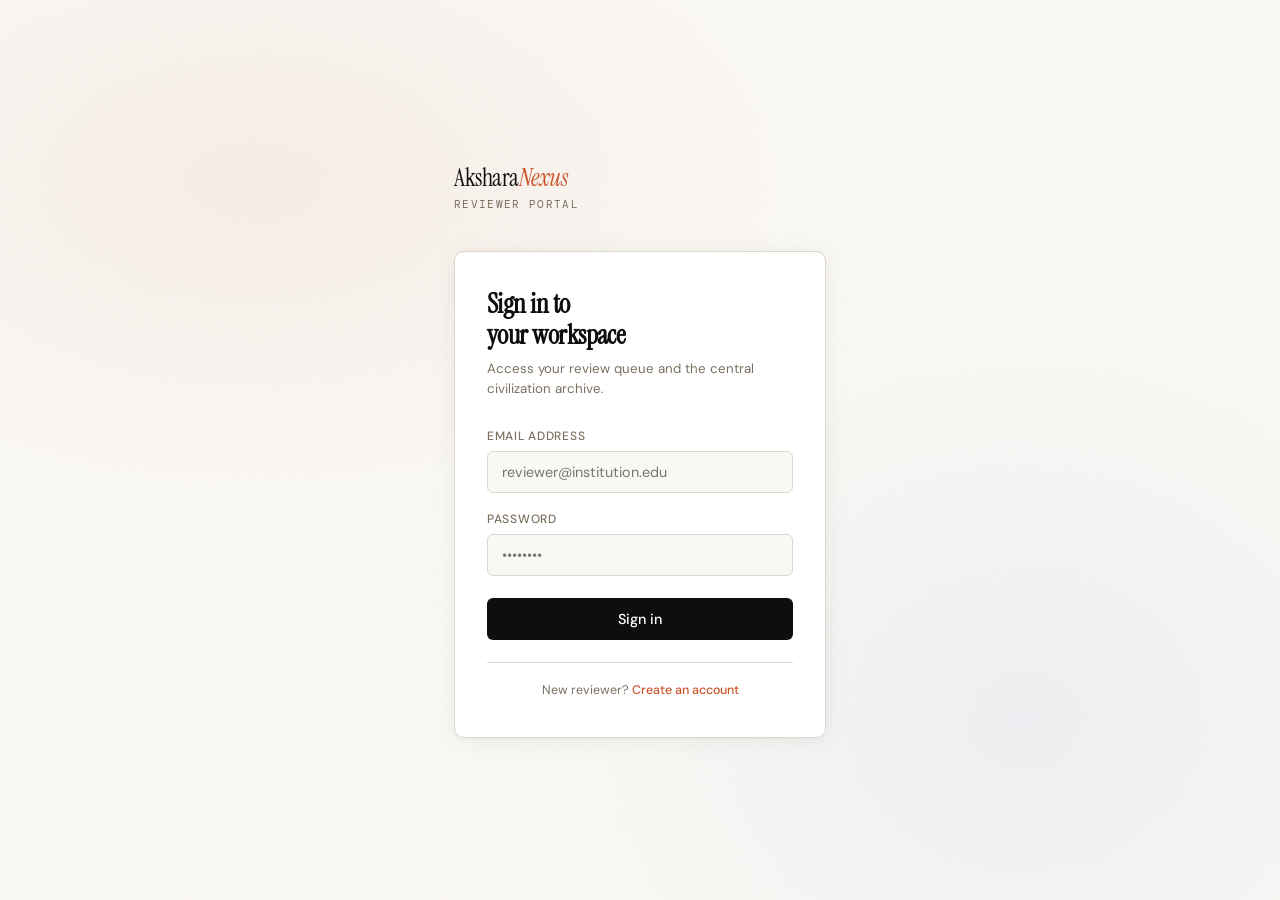
==== src/main/resources/reviewer/dashboard.html @ 21441aad "shit ton of work done again" ====
<!DOCTYPE html>
<html lang="en">
<head>
    <meta charset="UTF-8">
    <meta name="viewport" content="width=device-width, initial-scale=1.0">
    <title>AksharaNexus — Review Dashboard</title>
    <link rel="stylesheet" href="css/style.css">
</head>
<body>

<!-- ── Nav ─────────────────────────────────────────────────────────────── -->
<nav class="nav">
    <div class="nav-brand">
        <span class="nav-logo">AksharaNexus</span>
        <span class="nav-sep">/</span>
        <span class="nav-context">Reviewer Portal</span>
    </div>
    <div class="nav-right">
        <span class="reviewer-chip" id="nav-reviewer-name">—</span>
        <button class="nav-sign-out" id="btn-signout">Sign out</button>
    </div>
</nav>

<!-- ── App shell ─────────────────────────────────────────────────────── -->
<div class="app-shell">

    <!-- Sidebar -->
    <aside class="sidebar">
        <div class="sidebar-stats">
            <div class="stat-block">
                <span class="stat-num" id="stat-civs">—</span>
                <span class="stat-label">Civilizations</span>
            </div>
            <div class="stat-block">
                <span class="stat-num" id="stat-marks">—</span>
                <span class="stat-label">Marked</span>
            </div>
        </div>

        <div class="sidebar-section">
            <span class="sidebar-section-label">Browse</span>
            <button class="sidebar-link active" data-view="civilizations" id="nav-civilizations">
                <span class="sidebar-icon">◉</span> All Civilizations
                <span class="sidebar-pill" id="pill-civs">0</span>
            </button>
            <button class="sidebar-link" data-view="marks" id="nav-marks">
                <span class="sidebar-icon">✓</span> My Marks
            </button>
        </div>

        <div class="sidebar-section" style="margin-top:16px">
            <span class="sidebar-section-label">Central Archive</span>
            <button class="sidebar-link" data-view="central" id="nav-central">
                <span class="sidebar-icon">⊞</span> Civilizations
            </button>
        </div>

        <div class="sidebar-bottom">
            <div class="reviewer-info">
                <div class="reviewer-avatar" id="sidebar-avatar">R</div>
                <div>
                    <div class="reviewer-name" id="sidebar-name">Reviewer</div>
                    <div class="reviewer-role-label">Reviewer</div>
                </div>
            </div>
        </div>
    </aside>

    <!-- Main content area -->
    <main class="main" id="main">

        <!-- ── All Civilizations view ───────────────────────────────────────── -->
        <section class="view active" id="view-civilizations">
            <div class="view-header">
                <div>
                    <h1 class="view-title">All Civilizations</h1>
                    <p class="view-sub">Latest version of every civilization submitted by universities. Click to browse and mark entries.</p>
                </div>
                <button class="btn-primary" id="btn-refresh-civs">Refresh</button>
            </div>
            <div id="civs-list" class="version-list">
                <div class="skeleton-list">
                    <div class="skeleton-row"></div>
                    <div class="skeleton-row"></div>
                    <div class="skeleton-row"></div>
                </div>
            </div>
        </section>

        <!-- ── My Marks view ────────────────────────────────────────────────── -->
        <section class="view" id="view-marks">
            <div class="view-header">
                <div>
                    <h1 class="view-title">My Marks</h1>
                    <p class="view-sub">Entries you have approved, rejected, or flagged for revision. Approved entries can be added to a central civilization.</p>
                </div>
                <button class="btn-primary" id="btn-refresh-marks">Refresh</button>
            </div>
            <div id="marks-list" class="version-list">
                <div class="skeleton-list">
                    <div class="skeleton-row"></div>
                    <div class="skeleton-row"></div>
                </div>
            </div>
        </section>

        <!-- ── Central archive view ─────────────────────────────────────────── -->
        <section class="view" id="view-central">
            <div class="view-header">
                <div>
                    <h1 class="view-title">Central Archive</h1>
                    <p class="view-sub">The curated cross-institutional civilization database. Create a civilization here first, then add approved entries to it.</p>
                </div>
                <button class="btn-primary" id="btn-new-civ">+ New Civilization</button>
            </div>
            <div id="central-grid" class="central-grid">
                <div class="skeleton-list">
                    <div class="skeleton-row"></div>
                    <div class="skeleton-row"></div>
                </div>
            </div>
        </section>

        <!-- ── Central civilization detail panel ────────────────────────────── -->
        <div class="detail-panel" id="panel-central">
            <div class="detail-inner">
                <button class="detail-back" id="btn-back-central">← Back to archive</button>
                <div id="central-detail-content"></div>
            </div>
        </div>

    </main>
</div>

<!-- ── Toast container ──────────────────────────────────────────────── -->
<div class="toast-container" id="toasts"></div>

<!-- ── New Civilization Modal ────────────────────────────────────────── -->
<div class="modal-overlay" id="modal-new-civ">
    <div class="modal">
        <div class="modal-header">
            <span class="modal-title">Add Civilization to Central Archive</span>
            <button class="modal-close" data-close="modal-new-civ">✕</button>
        </div>
        <div class="modal-body">
            <div class="form-group">
                <label>Search by name</label>
                <input type="text" id="new-civ-search" placeholder="e.g. Indus Valley Civilization" autocomplete="off">
                <div id="wikidata-results" class="wikidata-results"></div>
            </div>
            <div id="selected-civ-preview" class="selected-preview" style="display:none">
                <div class="preview-row">
                    <span class="preview-label" id="preview-label"></span>
                    <span class="central-qid" id="preview-qid"></span>
                </div>
                <p class="preview-hint">Dates and description will be filled automatically from Wikidata.</p>
            </div>
            <div id="civ-metadata-picker" style="display:none;margin-top:12px"></div>
        </div>
        <div class="modal-footer">
            <button class="btn-cancel" data-close="modal-new-civ">Cancel</button>
            <button class="btn-submit" id="btn-submit-new-civ">Create</button>
        </div>
    </div>
</div>

<!-- ── Add Volume Modal ──────────────────────────────────────────────── -->
<div class="modal-overlay" id="modal-add-volume">
    <div class="modal">
        <div class="modal-header">
            <span class="modal-title">Add Volume</span>
            <button class="modal-close" data-close="modal-add-volume">✕</button>
        </div>
        <div class="modal-body">
            <p class="modal-hint">Volumes organise entries by period or theme within a civilization.</p>
            <div class="form-group">
                <label>Volume Title</label>
                <input type="text" id="vol-title" placeholder="e.g. Urban Phase">
            </div>
            <div class="form-row">
                <div class="form-group">
                    <label>Start Year <span class="field-hint">(BCE = negative)</span></label>
                    <input type="number" id="vol-start" placeholder="-2600">
                </div>
                <div class="form-group">
                    <label>End Year</label>
                    <input type="number" id="vol-end" placeholder="-2000">
                </div>
            </div>
            <div class="form-group">
                <label>Position <span class="field-hint">(display order, e.g. 1, 2, 3…)</span></label>
                <input type="number" id="vol-position" placeholder="1" min="1">
            </div>
        </div>
        <div class="modal-footer">
            <button class="btn-cancel" data-close="modal-add-volume">Cancel</button>
            <button class="btn-submit" id="btn-submit-volume">Add Volume</button>
        </div>
    </div>
</div>

<<!-- ── Add Entry Modal (picks from approved marks) ──────────────────── -->
<div class="modal-overlay" id="modal-add-entry">
    <div class="modal" style="max-width:560px">
        <div class="modal-header">
            <span class="modal-title">Add Approved Entry to Archive</span>
            <button class="modal-close" data-close="modal-add-entry">✕</button>
        </div>
        <div class="modal-body">
            <p style="font-size:0.82rem;color:var(--faint);margin-bottom:12px">
                Only entries you have marked <strong>Approved</strong> are shown.
                Select one to add it to this volume.
            </p>
            <div id="approved-marks-list" style="max-height:240px;overflow-y:auto;border:1px solid var(--rule);border-radius:var(--radius);margin-bottom:14px">
                <div style="padding:20px;text-align:center;color:var(--faint);font-size:0.82rem">Loading…</div>
            </div>
            <input type="hidden" id="entry-version-id">
            <input type="hidden" id="entry-node-id">
            <div class="form-group">
                <label>Position in Volume <span style="font-weight:400;text-transform:none;letter-spacing:0;color:var(--faint)">(display order)</span></label>
                <input type="number" id="entry-position" placeholder="1" min="1">
            </div>
        </div>
        <div class="modal-footer">
            <button class="btn-cancel" data-close="modal-add-entry">Cancel</button>
            <button class="btn-submit" id="btn-submit-entry">Add to Archive</button>
        </div>
    </div>
</div>

<!-- ── Flag Divergence Modal ─────────────────────────────────────────── -->
<div class="modal-overlay" id="modal-flag-divergence">
    <div class="modal">
        <div class="modal-header">
            <span class="modal-title">Flag Historical Divergence</span>
            <button class="modal-close" data-close="modal-flag-divergence">✕</button>
        </div>
        <div class="modal-body">
            <div class="divergence-entries-preview">
                <div class="div-entry-preview">
                    <span class="div-entry-role">Primary entry</span>
                    <span class="div-entry-name" id="div-primary-name">—</span>
                </div>
                <div class="div-vs">vs</div>
                <div class="div-entry-preview">
                    <span class="div-entry-role">Conflicting entry</span>
                    <span class="div-entry-name" id="div-conflict-name">—</span>
                </div>
            </div>
            <input type="hidden" id="div-primary-id">
            <input type="hidden" id="div-conflict-id">
            <div class="form-group" style="margin-top:16px">
                <label>Explain the disagreement</label>
                <textarea id="div-note" placeholder="e.g. Oxford dates the collapse to 1900 BCE while Delhi argues 1700 BCE based on different stratigraphic evidence." style="min-height:90px"></textarea>
            </div>
        </div>
        <div class="modal-footer">
            <button class="btn-cancel" data-close="modal-flag-divergence">Cancel</button>
            <button class="btn-submit" id="btn-submit-divergence">Flag Divergence</button>
        </div>
    </div>
</div>

<script type="module" src="dashboard.js"></script>
</body>
</html>
---- src/main/resources/reviewer/css/style.css ----
@import url('https://fonts.googleapis.com/css2?family=IBM+Plex+Serif:ital,wght@0,400;0,500;1,400&family=IBM+Plex+Mono:wght@400;500&family=IBM+Plex+Sans:wght@400;500;600&display=swap');



*, *::before, *::after { box-sizing: border-box; margin: 0; padding: 0; }

html { font-size: 16px; scroll-behavior: smooth; }



:root {

    --bg:         #F4F6F8;

    --ink:        #111827;

    --muted:      #374151;

    --faint:      #6B7280;

    --rule:       #D7DEE7;

    --card:       #FFFFFF;



    --teal:       #0F766E;

    --teal-light: #0D9488;

    --teal-bg:    #E6FFFB;

    --teal-dim:   rgba(15,118,110,0.12);



    --nav-dark:   #0F172A;

    --nav-border: #1E293B;



    --pub-bg:     #D1FAE5;

    --pub-ink:    #065F46;

    --rev-bg:     #FEF3C7;

    --rev-ink:    #92400E;

    --rej-bg:     #FEE2E2;

    --rej-ink:    #991B1B;

    --pend-bg:    #DBEAFE;

    --pend-ink:   #1E40AF;

    --draft-bg:   #F3F4F6;

    --draft-ink:  #374151;



    --sans:   'IBM Plex Sans', system-ui, sans-serif;

    --serif:  'IBM Plex Serif', Georgia, serif;

    --mono:   'IBM Plex Mono', monospace;



    --nav-h:     56px;

    --sidebar-w: 232px;

    --radius:    8px;

}



body {

    font-family: var(--sans);

    background: var(--bg);

    color: var(--ink);

    line-height: 1.6;

    -webkit-font-smoothing: antialiased;

}



a { color: inherit; text-decoration: none; }



/* ── Nav ──────────────────────────────────────────────────────────────────── */

.nav {

    position: fixed;

    top: 0; left: 0; right: 0;

    height: var(--nav-h);

    background: var(--nav-dark);

    border-bottom: 1px solid var(--nav-border);

    display: flex;

    align-items: center;

    justify-content: space-between;

    padding: 0 28px;

    z-index: 100;

}



.nav-brand { display: flex; align-items: center; gap: 12px; }



.nav-logo {

    font-family: var(--serif);

    font-size: 1.05rem;

    font-weight: 500;

    color: #F8FAFC;

    letter-spacing: -0.01em;

}



.nav-sep { color: #334155; font-size: 1.1rem; }



.nav-context {

    font-family: var(--mono);

    font-size: 0.68rem;

    letter-spacing: 0.1em;

    text-transform: uppercase;

    color: var(--teal-light);

    background: rgba(13,148,136,0.12);

    padding: 2px 8px;

    border-radius: 3px;

    border: 1px solid rgba(13,148,136,0.2);

}



.nav-right { display: flex; align-items: center; gap: 16px; }



.reviewer-chip {

    font-family: var(--mono);

    font-size: 0.68rem;

    color: #94A3B8;

    letter-spacing: 0.06em;

}



.nav-sign-out {

    font-size: 0.8rem;

    color: #64748B;

    background: transparent;

    border: 1px solid #1E293B;

    padding: 5px 14px;

    border-radius: var(--radius);

    cursor: pointer;

    font-family: var(--sans);

    transition: border-color 0.15s, color 0.15s;

}

.nav-sign-out:hover { border-color: #334155; color: #94A3B8; }



/* ── App shell ────────────────────────────────────────────────────────────── */

.app-shell {

    display: flex;

    padding-top: var(--nav-h);

    min-height: 100vh;

}



/* ── Sidebar ──────────────────────────────────────────────────────────────── */

.sidebar {

    width: var(--sidebar-w);

    min-width: var(--sidebar-w);

    background: var(--card);

    border-right: 1px solid var(--rule);

    display: flex;

    flex-direction: column;

    position: sticky;

    top: var(--nav-h);

    height: calc(100vh - var(--nav-h));

    overflow-y: auto;

    padding: 20px 0;

}



.sidebar-stats {

    display: grid;

    grid-template-columns: 1fr 1fr;

    border-bottom: 1px solid var(--rule);

    margin-bottom: 16px;

}



.stat-block {

    display: flex;

    flex-direction: column;

    align-items: center;

    padding: 14px 8px;

    border-right: 1px solid var(--rule);

}

.stat-block:last-child { border-right: none; }



.stat-num {

    font-family: var(--serif);

    font-size: 1.75rem;

    color: var(--ink);

    line-height: 1;

}



.stat-label {

    font-family: var(--mono);

    font-size: 0.62rem;

    color: var(--faint);

    text-transform: uppercase;

    letter-spacing: 0.06em;

    margin-top: 4px;

    text-align: center;

}



.sidebar-section {

    padding: 0 12px;

    margin-bottom: 4px;

}



.sidebar-section-label {

    font-family: var(--mono);

    font-size: 0.62rem;

    color: var(--faint);

    text-transform: uppercase;

    letter-spacing: 0.08em;

    padding: 0 10px;

    margin-bottom: 4px;

    display: block;

}



.sidebar-link {

    display: flex;

    align-items: center;

    gap: 9px;

    width: 100%;

    padding: 9px 10px;

    border-radius: 6px;

    border: none;

    background: transparent;

    color: var(--muted);

    font-size: 0.875rem;

    font-family: var(--sans);

    cursor: pointer;

    transition: background 0.13s, color 0.13s;

    text-align: left;

}

.sidebar-link:hover { background: var(--bg); color: var(--ink); }

.sidebar-link.active { background: var(--teal-dim); color: var(--teal); font-weight: 500; }



.sidebar-icon { font-size: 0.8rem; opacity: 0.6; }



.sidebar-pill {

    margin-left: auto;

    background: var(--teal);

    color: white;

    font-family: var(--mono);

    font-size: 0.62rem;

    padding: 1px 7px;

    border-radius: 20px;

    min-width: 18px;

    text-align: center;

}



.sidebar-bottom {

    margin-top: auto;

    padding: 14px 16px;

    border-top: 1px solid var(--rule);

}



.reviewer-info { display: flex; align-items: center; gap: 10px; }



.reviewer-avatar {

    width: 32px; height: 32px;

    border-radius: 50%;

    background: var(--teal);

    color: white;

    display: flex; align-items: center; justify-content: center;

    font-family: var(--serif);

    font-size: 0.95rem;

    flex-shrink: 0;

}



.reviewer-name { font-size: 0.82rem; font-weight: 500; color: var(--ink); }

.reviewer-role-label {

    font-family: var(--mono);

    font-size: 0.62rem;

    color: var(--teal);

    text-transform: uppercase;

    letter-spacing: 0.06em;

}



/* ── Main ─────────────────────────────────────────────────────────────────── */

.main {

    flex: 1;

    min-width: 0;

    position: relative;

    overflow: hidden;

}



/* ── Views ────────────────────────────────────────────────────────────────── */

.view { display: none; padding: 32px 36px; }

.view.active { display: block; }



.view-header {

    display: flex;

    align-items: flex-start;

    justify-content: space-between;

    margin-bottom: 28px;

    padding-bottom: 20px;

    border-bottom: 1px solid var(--rule);

}



.view-title {

    font-family: var(--serif);

    font-size: 1.6rem;

    font-weight: 400;

    color: var(--ink);

    line-height: 1.2;

}



.view-sub {

    font-size: 0.875rem;

    color: var(--faint);

    margin-top: 5px;

    max-width: 500px;

}



/* ── Version list ─────────────────────────────────────────────────────────── */

.version-list { display: flex; flex-direction: column; gap: 10px; max-width: 860px; }



.version-row {

    background: var(--card);

    border: 1px solid var(--rule);

    border-radius: var(--radius);

    padding: 16px 20px;

    display: flex;

    align-items: center;

    gap: 14px;

    cursor: pointer;

    transition: border-color 0.13s, box-shadow 0.13s;

}

.version-row:hover {

    border-color: #B5C0CC;

    box-shadow: 0 2px 8px rgba(0,0,0,0.05);

}

.version-row.readonly { cursor: default; }

.version-row.readonly:hover { border-color: var(--rule); box-shadow: none; }



.version-main { flex: 1; min-width: 0; }



.version-civ-name {

    font-family: var(--serif);

    font-size: 1rem;

    font-weight: 400;

    color: var(--ink);

    white-space: nowrap;

    overflow: hidden;

    text-overflow: ellipsis;

}



.version-meta {

    font-family: var(--mono);

    font-size: 0.72rem;

    color: var(--faint);

    margin-top: 3px;

    display: flex;

    gap: 14px;

    flex-wrap: wrap;

}



.version-hash {

    font-family: var(--mono);

    font-size: 0.72rem;

    background: var(--bg);

    color: var(--faint);

    padding: 2px 8px;

    border-radius: 4px;

    border: 1px solid var(--rule);

    white-space: nowrap;

}



.version-arrow { color: var(--faint); font-size: 0.9rem; transition: transform 0.13s; }

.version-row:hover .version-arrow { transform: translateX(3px); }



/* ── Status badge ─────────────────────────────────────────────────────────── */

.status-badge {

    font-family: var(--mono);

    font-size: 0.65rem;

    letter-spacing: 0.05em;

    padding: 3px 9px;

    border-radius: 3px;

    white-space: nowrap;

    font-weight: 500;

}

.status-PENDING_REVIEW    { background: var(--pend-bg);  color: var(--pend-ink); }

.status-PUBLISHED         { background: var(--pub-bg);   color: var(--pub-ink);  }

.status-REVISION_REQUESTED{ background: var(--rev-bg);   color: var(--rev-ink);  }

.status-REJECTED          { background: var(--rej-bg);   color: var(--rej-ink);  }

.status-DRAFT             { background: var(--draft-bg); color: var(--draft-ink);}



/* ── Detail panel ─────────────────────────────────────────────────────────── */

.detail-panel {

    position: absolute;

    inset: 0;

    background: var(--bg);

    transform: translateX(100%);

    transition: transform 0.26s cubic-bezier(0.4,0,0.2,1);

    overflow-y: auto;

    z-index: 20;

}

.detail-panel.open { transform: translateX(0); }



.detail-inner { padding: 32px 36px; max-width: 860px; }



.detail-back {

    display: inline-flex;

    align-items: center;

    gap: 6px;

    background: transparent;

    border: none;

    color: var(--faint);

    font-size: 0.82rem;

    font-family: var(--sans);

    cursor: pointer;

    padding: 0;

    margin-bottom: 24px;

    transition: color 0.13s;

}

.detail-back:hover { color: var(--ink); }



.detail-header {

    display: flex;

    align-items: flex-start;

    justify-content: space-between;

    gap: 16px;

    padding-bottom: 20px;

    border-bottom: 1px solid var(--rule);

    margin-bottom: 24px;

}



.detail-title {

    font-family: var(--serif);

    font-size: 1.75rem;

    font-weight: 400;

    color: var(--ink);

    line-height: 1.2;

}



.detail-meta {

    display: flex;

    flex-wrap: wrap;

    gap: 16px;

    margin-top: 8px;

    font-family: var(--mono);

    font-size: 0.75rem;

    color: var(--faint);

}



.detail-meta span { display: flex; align-items: center; gap: 5px; }



/* ── Detail sections ──────────────────────────────────────────────────────── */

.detail-section { margin-bottom: 24px; }



.section-label {

    font-family: var(--mono);

    font-size: 0.65rem;

    letter-spacing: 0.1em;

    text-transform: uppercase;

    color: var(--faint);

    margin-bottom: 10px;

    display: block;

}



.commit-msg-box {

    background: var(--card);

    border: 1px solid var(--rule);

    border-radius: var(--radius);

    padding: 14px 16px;

    font-family: var(--mono);

    font-size: 0.82rem;

    color: var(--muted);

    line-height: 1.6;

}



.tree-box {

    background: var(--nav-dark);

    color: #94A3B8;

    font-family: var(--mono);

    font-size: 0.75rem;

    border-radius: var(--radius);

    padding: 20px;

    max-height: 340px;

    overflow-y: auto;

    white-space: pre-wrap;

    word-break: break-all;

    line-height: 1.7;

    border: 1px solid var(--nav-border);

}



.tree-box::-webkit-scrollbar { width: 6px; }

.tree-box::-webkit-scrollbar-track { background: transparent; }

.tree-box::-webkit-scrollbar-thumb { background: #334155; border-radius: 3px; }



/* ── Decision buttons ─────────────────────────────────────────────────────── */

.decision-row {

    display: flex;

    gap: 10px;

    flex-wrap: wrap;

    margin-bottom: 16px;

}



.decision-btn {

    display: flex;

    align-items: center;

    gap: 7px;

    padding: 9px 20px;

    border-radius: var(--radius);

    border: 1.5px solid transparent;

    font-size: 0.875rem;

    font-family: var(--sans);

    font-weight: 500;

    cursor: pointer;

    background: var(--card);

    transition: all 0.13s;

}



.decision-btn.publish  { border-color: var(--pub-ink);  color: var(--pub-ink);  }

.decision-btn.revise   { border-color: var(--rev-ink);  color: var(--rev-ink);  }

.decision-btn.reject   { border-color: var(--rej-ink);  color: var(--rej-ink);  }



.decision-btn.publish.selected,

.decision-btn.publish:hover  { background: var(--pub-ink);  color: white; }

.decision-btn.revise.selected,

.decision-btn.revise:hover   { background: var(--rev-ink);  color: white; }

.decision-btn.reject.selected,

.decision-btn.reject:hover   { background: var(--rej-ink);  color: white; }



/* ── Note textarea ────────────────────────────────────────────────────────── */

.note-wrap { animation: fadeUp 0.16s ease; }

@keyframes fadeUp { from { opacity:0; transform:translateY(6px); } to { opacity:1; transform:none; } }



.note-label {

    display: block;

    font-family: var(--mono);

    font-size: 0.65rem;

    letter-spacing: 0.08em;

    text-transform: uppercase;

    color: var(--faint);

    margin-bottom: 8px;

}



.note-wrap textarea {

    width: 100%;

    border: 1px solid var(--rule);

    border-radius: var(--radius);

    padding: 11px 14px;

    font-family: var(--sans);

    font-size: 0.875rem;

    color: var(--ink);

    background: var(--card);

    resize: vertical;

    outline: none;

    transition: border-color 0.13s;

    line-height: 1.6;

}

.note-wrap textarea:focus { border-color: var(--teal); }



.note-actions { display: flex; gap: 10px; margin-top: 12px; }



.btn-submit {

    background: var(--teal);

    color: white;

    border: none;

    padding: 9px 22px;

    border-radius: var(--radius);

    font-size: 0.875rem;

    font-family: var(--sans);

    font-weight: 500;

    cursor: pointer;

    transition: background 0.13s;

}

.btn-submit:hover { background: var(--teal-light); }

.btn-submit:disabled { opacity: 0.45; cursor: not-allowed; }



.btn-cancel {

    background: transparent;

    border: 1px solid var(--rule);

    color: var(--muted);

    padding: 9px 18px;

    border-radius: var(--radius);

    font-size: 0.875rem;

    font-family: var(--sans);

    cursor: pointer;

    transition: border-color 0.13s;

}

.btn-cancel:hover { border-color: #B5C0CC; }



/* ── Central civilization cards ───────────────────────────────────────────── */

.central-grid {

    display: grid;

    grid-template-columns: repeat(auto-fill, minmax(280px, 1fr));

    gap: 14px;

    max-width: 900px;

}



.central-card {

    background: var(--card);

    border: 1px solid var(--rule);

    border-radius: var(--radius);

    padding: 18px 20px;

    cursor: pointer;

    transition: border-color 0.13s, box-shadow 0.13s;

    display: flex;

    flex-direction: column;

    gap: 8px;

}

.central-card:hover {

    border-color: var(--teal);

    box-shadow: 0 2px 12px rgba(15,118,110,0.08);

}



.central-card-top { display: flex; justify-content: space-between; align-items: flex-start; }



.central-card-title {

    font-family: var(--serif);

    font-size: 1rem;

    font-weight: 400;

    color: var(--ink);

}



.central-qid {

    font-family: var(--mono);

    font-size: 0.65rem;

    color: var(--faint);

    background: var(--bg);

    padding: 2px 6px;

    border-radius: 3px;

    border: 1px solid var(--rule);

    white-space: nowrap;

}



.central-card-desc {

    font-size: 0.82rem;

    color: var(--muted);

    line-height: 1.5;

    display: -webkit-box;

    -webkit-line-clamp: 2;

    -webkit-box-orient: vertical;

    overflow: hidden;

}



.central-card-footer {

    display: flex;

    align-items: center;

    justify-content: space-between;

    margin-top: 4px;

    padding-top: 10px;

    border-top: 1px solid var(--rule);

}



.central-card-meta {

    font-family: var(--mono);

    font-size: 0.68rem;

    color: var(--faint);

}



.central-card-counts {

    display: flex;

    gap: 10px;

    font-family: var(--mono);

    font-size: 0.68rem;

    color: var(--faint);

}



.years-badge {

    font-family: var(--mono);

    font-size: 0.68rem;

    color: var(--teal);

    background: var(--teal-bg);

    padding: 2px 8px;

    border-radius: 3px;

}



/* ── New civilization form / modals ───────────────────────────────────────── */

.modal-overlay {

    position: fixed;

    inset: 0;

    background: rgba(17,24,39,0.5);

    z-index: 200;

    display: none;

    align-items: center;

    justify-content: center;

    padding: 20px;

}

.modal-overlay.open { display: flex; }



.modal {

    background: var(--card);

    border-radius: 10px;

    border: 1px solid var(--rule);

    width: 100%;

    max-width: 480px;

    box-shadow: 0 20px 60px rgba(0,0,0,0.12);

}



.modal-header {

    display: flex;

    align-items: center;

    justify-content: space-between;

    padding: 18px 20px;

    border-bottom: 1px solid var(--rule);

}



.modal-title {

    font-family: var(--serif);

    font-size: 1.1rem;

    font-weight: 400;

    color: var(--ink);

}



.modal-close {

    background: transparent;

    border: none;

    color: var(--faint);

    font-size: 1rem;

    cursor: pointer;

    padding: 2px 6px;

    border-radius: 4px;

    transition: background 0.13s;

}

.modal-close:hover { background: var(--bg); }



.modal-body { padding: 20px; display: flex; flex-direction: column; gap: 14px; }



.form-group { display: flex; flex-direction: column; gap: 5px; }

.form-group label {

    font-family: var(--mono);

    font-size: 0.65rem;

    letter-spacing: 0.08em;

    text-transform: uppercase;

    color: var(--faint);

}

.form-group input,

.form-group textarea,

.form-group select {

    border: 1px solid var(--rule);

    border-radius: 6px;

    padding: 9px 12px;

    font-family: var(--sans);

    font-size: 0.875rem;

    color: var(--ink);

    background: var(--card);

    outline: none;

    transition: border-color 0.13s;

}

.form-group input:focus,

.form-group textarea:focus,

.form-group select:focus { border-color: var(--teal); }

.form-group textarea { resize: vertical; min-height: 70px; }



.form-row { display: grid; grid-template-columns: 1fr 1fr; gap: 12px; }



.modal-footer {

    padding: 14px 20px;

    border-top: 1px solid var(--rule);

    display: flex;

    justify-content: flex-end;

    gap: 10px;

}



/* ── Empty / loading ──────────────────────────────────────────────────────── */

.empty-state {

    text-align: center;

    padding: 64px 24px;

    color: var(--faint);

}

.empty-icon { font-size: 2rem; margin-bottom: 14px; opacity: 0.35; }

.empty-state h3 {

    font-family: var(--serif);

    font-size: 1.2rem;

    font-weight: 400;

    color: var(--muted);

    margin-bottom: 6px;

}

.empty-state p { font-size: 0.875rem; }



.skeleton-list { display: flex; flex-direction: column; gap: 10px; max-width: 860px; }

.skeleton-row {

    height: 72px;

    border-radius: var(--radius);

    background: linear-gradient(90deg, #E5EAF0 25%, #EEF2F6 50%, #E5EAF0 75%);

    background-size: 200% 100%;

    animation: shimmer 1.4s infinite;

}

@keyframes shimmer { 0%{background-position:200% 0} 100%{background-position:-200% 0} }



/* ── Login page ───────────────────────────────────────────────────────────── */

.login-shell {

    min-height: 100vh;

    display: flex;

    align-items: center;

    justify-content: center;

    background: var(--nav-dark);

    padding: 24px;

}



.login-card {

    background: var(--card);

    border-radius: 12px;

    border: 1px solid #1E293B;

    width: 100%;

    max-width: 380px;

    padding: 36px 32px;

    box-shadow: 0 24px 64px rgba(0,0,0,0.3);

}



.login-logo {

    font-family: var(--serif);

    font-size: 1.15rem;

    font-weight: 500;

    color: var(--ink);

    letter-spacing: -0.01em;

    margin-bottom: 4px;

}



.login-context {

    font-family: var(--mono);

    font-size: 0.65rem;

    letter-spacing: 0.1em;

    text-transform: uppercase;

    color: var(--teal);

    margin-bottom: 28px;

}



.login-title {

    font-family: var(--serif);

    font-size: 1.4rem;

    font-weight: 400;

    color: var(--ink);

    margin-bottom: 6px;

    line-height: 1.2;

}



.login-sub {

    font-size: 0.82rem;

    color: var(--faint);

    margin-bottom: 24px;

    line-height: 1.5;

}



.login-form { display: flex; flex-direction: column; gap: 14px; }



.login-form .form-group input {

    width: 100%;

    padding: 11px 14px;

}



.btn-login {

    width: 100%;

    background: var(--teal);

    color: white;

    border: none;

    padding: 11px;

    border-radius: var(--radius);

    font-size: 0.9rem;

    font-family: var(--sans);

    font-weight: 500;

    cursor: pointer;

    transition: background 0.13s;

    margin-top: 4px;

}

.btn-login:hover { background: var(--teal-light); }

.btn-login:disabled { opacity: 0.5; cursor: not-allowed; }



.login-note {

    font-size: 0.75rem;

    color: var(--faint);

    text-align: center;

    margin-top: 16px;

    line-height: 1.5;

}



.login-error {

    background: var(--rej-bg);

    color: var(--rej-ink);

    font-size: 0.8rem;

    padding: 10px 12px;

    border-radius: 6px;

    border: 1px solid #FECACA;

    display: none;

}

.login-error.show { display: block; }



/* ── Header action buttons ────────────────────────────────────────────────── */

.btn-primary {

    background: var(--teal);

    color: white;

    border: none;

    padding: 9px 18px;

    border-radius: var(--radius);

    font-size: 0.875rem;

    font-family: var(--sans);

    font-weight: 500;

    cursor: pointer;

    transition: background 0.13s;

    white-space: nowrap;

}

.btn-primary:hover { background: var(--teal-light); }



/* ── Toast ────────────────────────────────────────────────────────────────── */

.toast-container {

    position: fixed;

    bottom: 24px; right: 24px;

    display: flex; flex-direction: column; gap: 8px;

    z-index: 9999;

}

.toast {

    display: flex; align-items: center; gap: 10px;

    padding: 11px 16px;

    border-radius: var(--radius);

    font-size: 0.82rem;

    font-family: var(--sans);

    box-shadow: 0 4px 16px rgba(0,0,0,0.1);

    animation: slideUp 0.18s ease;

    max-width: 320px;

}

@keyframes slideUp { from{opacity:0;transform:translateY(8px)} to{opacity:1;transform:none} }

.toast-success { background: var(--pub-ink); color: white; }

.toast-error   { background: var(--rej-ink); color: white; }

.toast-info    { background: var(--nav-dark); color: #E2E8F0; }



/* ── Divergence flag ──────────────────────────────────────────────────────── */

.divergence-badge {

    display: inline-flex;

    align-items: center;

    gap: 4px;

    font-family: var(--mono);

    font-size: 0.62rem;

    background: var(--rev-bg);

    color: var(--rev-ink);

    padding: 2px 8px;

    border-radius: 3px;

    border: 1px solid #FCD34D;

}



/* ── Provenance tag ───────────────────────────────────────────────────────── */

.provenance-tag {

    font-family: var(--mono);

    font-size: 0.65rem;

    color: var(--teal);

    background: var(--teal-bg);

    padding: 2px 8px;

    border-radius: 3px;

    border: 1px solid rgba(15,118,110,0.15);

}



/* ── Entry list in central detail ─────────────────────────────────────────── */

.volume-block {

    background: var(--card);

    border: 1px solid var(--rule);

    border-radius: var(--radius);

    margin-bottom: 14px;

    overflow: hidden;

}



.volume-header {

    padding: 12px 16px;

    background: var(--bg);

    border-bottom: 1px solid var(--rule);

    display: flex;

    align-items: center;

    justify-content: space-between;

}



.volume-title {

    font-family: var(--serif);

    font-size: 0.95rem;

    color: var(--ink);

}



.volume-years {

    font-family: var(--mono);

    font-size: 0.68rem;

    color: var(--faint);

}



.entry-row {

    padding: 12px 16px;

    border-bottom: 1px solid var(--rule);

    display: flex;

    align-items: center;

    gap: 12px;

}

.entry-row:last-child { border-bottom: none; }



.entry-title {

    font-size: 0.875rem;

    color: var(--ink);

    font-weight: 500;

    flex: 1;

}



.entry-meta {

    font-family: var(--mono);

    font-size: 0.68rem;

    color: var(--faint);

}



/* ── Add entry panel (version browser) ────────────────────────────────────── */

.version-browser {

    background: var(--card);

    border: 1px solid var(--rule);

    border-radius: var(--radius);

    max-height: 360px;

    overflow-y: auto;

}



.browser-row {

    padding: 12px 16px;

    border-bottom: 1px solid var(--rule);

    display: flex;

    align-items: center;

    gap: 12px;

    cursor: pointer;

    transition: background 0.13s;

}

.browser-row:last-child { border-bottom: none; }

.browser-row:hover { background: var(--bg); }

.browser-row.selected { background: var(--teal-dim); }
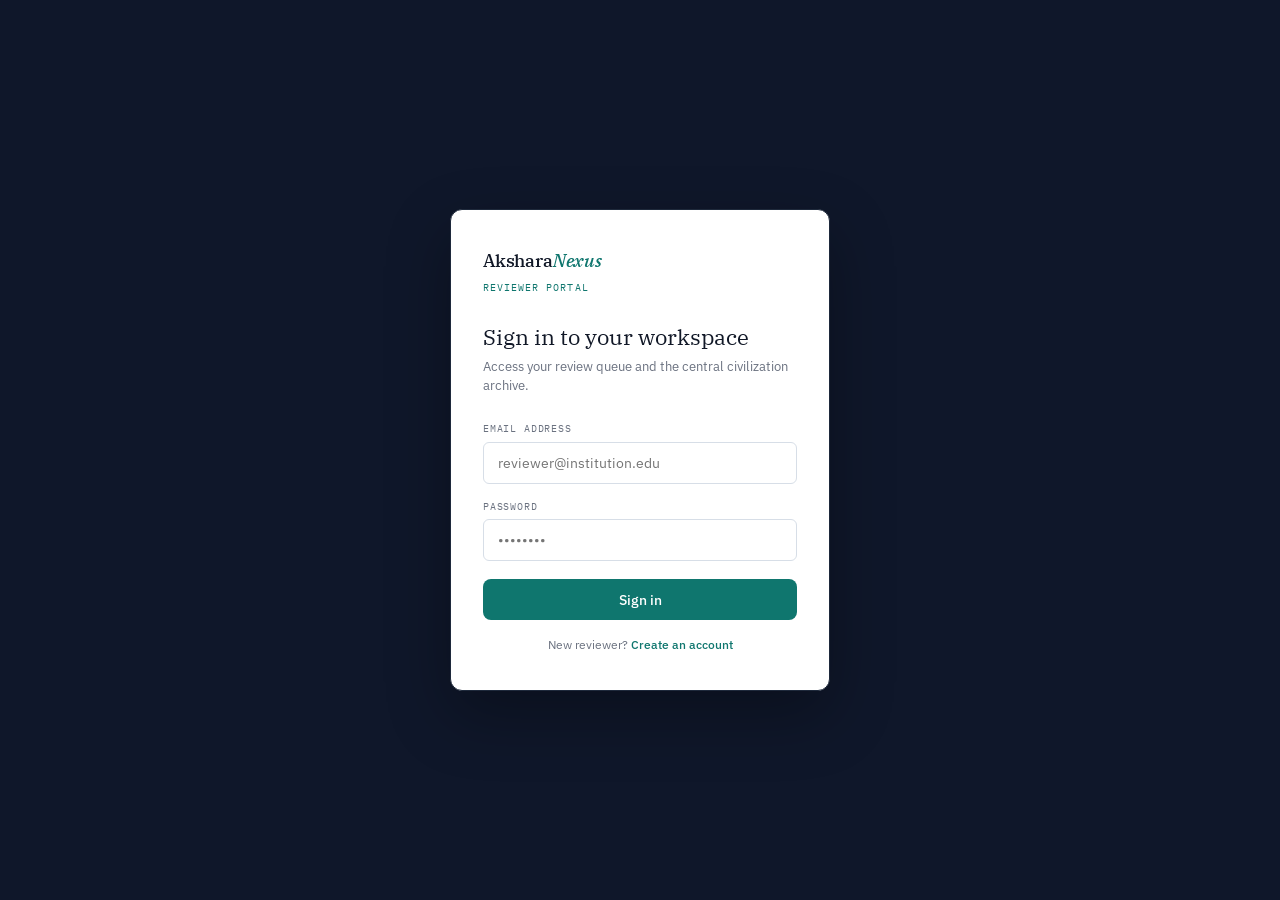
==== commit c95ad470: "Initial Prototype" ====
--- a/src/main/resources/reviewer/dashboard.html
+++ b/src/main/resources/reviewer/dashboard.html
@@ -135,27 +135,20 @@
 <!-- ── Toast container ──────────────────────────────────────────────── -->
 <div class="toast-container" id="toasts"></div>
 
-<!-- ── New Civilization Modal ────────────────────────────────────────── -->
+<!-- ── New Civilization Modal ───────────────────────────────────────────── -->
 <div class="modal-overlay" id="modal-new-civ">
-    <div class="modal">
+    <div class="modal modal-wide">
         <div class="modal-header">
             <span class="modal-title">Add Civilization to Central Archive</span>
             <button class="modal-close" data-close="modal-new-civ">✕</button>
         </div>
         <div class="modal-body">
             <div class="form-group">
-                <label>Search by name</label>
-                <input type="text" id="new-civ-search" placeholder="e.g. Indus Valley Civilization" autocomplete="off">
-                <div id="wikidata-results" class="wikidata-results"></div>
-            </div>
-            <div id="selected-civ-preview" class="selected-preview" style="display:none">
-                <div class="preview-row">
-                    <span class="preview-label" id="preview-label"></span>
-                    <span class="central-qid" id="preview-qid"></span>
-                </div>
-                <p class="preview-hint">Dates and description will be filled automatically from Wikidata.</p>
-            </div>
-            <div id="civ-metadata-picker" style="display:none;margin-top:12px"></div>
+                <label>Search by civilization name</label>
+                <input type="text" id="new-civ-search"
+                       placeholder="e.g. Indus Valley Civilization" autocomplete="off">
+            </div>
+            <div id="civ-metadata-picker" style="display:none;margin-top:4px"></div>
         </div>
         <div class="modal-footer">
             <button class="btn-cancel" data-close="modal-new-civ">Cancel</button>
@@ -200,25 +193,18 @@
 </div>
 
 <<!-- ── Add Entry Modal (picks from approved marks) ──────────────────── -->
+<!-- ── Add Entry Modal ──────────────────────────────────────────────────── -->
 <div class="modal-overlay" id="modal-add-entry">
-    <div class="modal" style="max-width:560px">
-        <div class="modal-header">
-            <span class="modal-title">Add Approved Entry to Archive</span>
+    <div class="modal modal-wide">
+        <div class="modal-header">
+            <span class="modal-title">Link Approved Entry to Archive</span>
             <button class="modal-close" data-close="modal-add-entry">✕</button>
         </div>
-        <div class="modal-body">
-            <p style="font-size:0.82rem;color:var(--faint);margin-bottom:12px">
-                Only entries you have marked <strong>Approved</strong> are shown.
-                Select one to add it to this volume.
-            </p>
-            <div id="approved-marks-list" style="max-height:240px;overflow-y:auto;border:1px solid var(--rule);border-radius:var(--radius);margin-bottom:14px">
-                <div style="padding:20px;text-align:center;color:var(--faint);font-size:0.82rem">Loading…</div>
-            </div>
-            <input type="hidden" id="entry-version-id">
-            <input type="hidden" id="entry-node-id">
-            <div class="form-group">
-                <label>Position in Volume <span style="font-weight:400;text-transform:none;letter-spacing:0;color:var(--faint)">(display order)</span></label>
-                <input type="number" id="entry-position" placeholder="1" min="1">
+        <div class="modal-body" style="gap:10px">
+            <div id="approved-marks-list" class="entry-pick-list"></div>
+            <div class="form-group" style="margin-top:4px">
+                <label>Starting Position in Volume <span style="font-weight:400;text-transform:none;letter-spacing:0;color:var(--faint)">(display order — entries will be re-sorted by year automatically)</span></label>
+                <input type="number" id="entry-position" placeholder="1" min="1" style="max-width:120px">
             </div>
         </div>
         <div class="modal-footer">
--- a/src/main/resources/reviewer/css/style.css
+++ b/src/main/resources/reviewer/css/style.css
@@ -1962,3 +1962,224 @@
 
 .browser-row.selected { background: var(--teal-dim); }
 
+/* ── Metadata Picker & Card Grid ── */
+.metadata-card-grid {
+    display: grid;
+    grid-template-columns: 1fr;
+    gap: 12px;
+    margin-top: 10px;
+    max-height: 300px;
+    overflow-y: auto;
+    padding: 4px;
+}
+
+.metadata-card {
+    background: var(--card);
+    border: 1px solid var(--rule);
+    border-radius: var(--radius);
+    padding: 14px 16px;
+    cursor: pointer;
+    transition: transform 0.15s ease, border-color 0.15s ease, box-shadow 0.15s ease;
+}
+
+.metadata-card:hover {
+    border-color: #B5C0CC;
+    box-shadow: 0 2px 8px rgba(0,0,0,0.05);
+    transform: translateY(-1px);
+}
+
+.metadata-card.selected {
+    border-color: var(--teal);
+    background-color: var(--teal-bg);
+    box-shadow: 0 0 0 1px var(--teal);
+}
+
+.metadata-card-header {
+    display: flex;
+    justify-content: space-between;
+    align-items: center;
+    margin-bottom: 6px;
+}
+
+.metadata-card-uni {
+    font-family: var(--mono);
+    font-size: 0.68rem;
+    color: var(--teal);
+    text-transform: uppercase;
+    font-weight: 600;
+}
+
+.metadata-card-years {
+    font-family: var(--mono);
+    font-size: 0.72rem;
+    background: rgba(15, 118, 110, 0.1);
+    color: var(--teal);
+    padding: 2px 8px;
+    border-radius: 4px;
+    font-weight: 500;
+}
+
+.metadata-card-desc {
+    font-size: 0.82rem;
+    color: var(--muted);
+    line-height: 1.4;
+    display: -webkit-box;
+    -webkit-line-clamp: 3;
+    -webkit-box-orient: vertical;
+    overflow: hidden;
+}
+
+/* ── Tree & Status Badges ── */
+.tree-status-badge {
+    font-family: var(--mono);
+    font-size: 0.65rem;
+    padding: 1px 6px;
+    border-radius: 3px;
+    margin-left: 8px;
+    font-weight: 500;
+    text-transform: uppercase;
+}
+
+.tree-status-badge.APPROVED {
+    background: var(--pub-bg);
+    color: var(--pub-ink);
+}
+
+.tree-status-badge.REJECTED {
+    background: var(--rej-bg);
+    color: var(--rej-ink);
+}
+
+.tree-status-badge.REVISION_REQUESTED {
+    background: var(--rev-bg);
+    color: var(--rev-ink);
+}
+
+/* ── Wide modal variant ───────────────────────────────────────────────────── */
+.modal-wide {
+    max-width: 680px;
+}
+
+/* ── Entry picker list ────────────────────────────────────────────────────── */
+.entry-pick-list {
+    max-height: 420px;
+    overflow-y: auto;
+    border: 1px solid var(--rule);
+    border-radius: var(--radius);
+}
+
+.approved-entry-pick-row {
+    border-bottom: 1px solid var(--rule);
+    cursor: pointer;
+    transition: background 0.13s;
+}
+.approved-entry-pick-row:last-child { border-bottom: none; }
+.approved-entry-pick-row:hover      { background: var(--bg); }
+.approved-entry-pick-row.selected   { background: var(--teal-dim); }
+
+/* ── Icon delete/action buttons ───────────────────────────────────────────── */
+.icon-btn {
+    background: transparent;
+    border: 1px solid transparent;
+    color: var(--faint);
+    border-radius: 5px;
+    padding: 4px 8px;
+    font-size: 0.8rem;
+    cursor: pointer;
+    flex-shrink: 0;
+    transition: background 0.13s, border-color 0.13s, color 0.13s;
+    line-height: 1;
+}
+.icon-btn:hover {
+    background: var(--rej-bg);
+    border-color: #FECACA;
+    color: var(--rej-ink);
+}
+
+/* ── Metadata picker — taller, scrollable ─────────────────────────────────── */
+.metadata-card-grid {
+    max-height: 400px; /* override the old 300px */
+}
+
+.metadata-card-header {
+    flex-wrap: wrap;
+    gap: 6px;
+}
+
+/* extra detail row inside metadata card */
+.metadata-card-detail {
+    display: grid;
+    grid-template-columns: 1fr 1fr;
+    gap: 4px 12px;
+    margin-top: 8px;
+    padding-top: 8px;
+    border-top: 1px solid var(--rule);
+}
+
+.metadata-card-detail-item {
+    font-family: var(--mono);
+    font-size: 0.68rem;
+    color: var(--faint);
+    line-height: 1.4;
+}
+
+.metadata-card-detail-item span {
+    display: block;
+    color: var(--teal);
+    font-size: 0.62rem;
+    text-transform: uppercase;
+    letter-spacing: 0.06em;
+}
+
+/* ── Divergence selected row highlight ────────────────────────────────────── */
+.selected-for-divergence {
+    background: rgba(146, 64, 14, 0.05) !important;
+    outline: 1px solid #FCD34D;
+}
+
+/* ── Marks toolbar ────────────────────────────────────────────────────────── */
+.marks-toolbar {
+    display: flex;
+    align-items: center;
+    gap: 14px;
+    padding: 10px 14px;
+    background: var(--card);
+    border: 1px solid var(--rule);
+    border-radius: var(--radius);
+    margin-bottom: 8px;
+    max-width: 860px;
+}
+
+.marks-select-all-wrap {
+    display: flex;
+    align-items: center;
+    gap: 8px;
+    font-size: 0.82rem;
+    color: var(--muted);
+    cursor: pointer;
+    user-select: none;
+}
+
+.marks-select-all-wrap input { cursor: pointer; width: 15px; height: 15px; }
+
+.btn-delete-selected {
+    margin-left: auto;
+    background: transparent;
+    border: 1px solid #FECACA;
+    color: var(--rej-ink);
+    padding: 6px 14px;
+    border-radius: var(--radius);
+    font-size: 0.82rem;
+    font-family: var(--sans);
+    cursor: pointer;
+    transition: background 0.13s, color 0.13s;
+}
+.btn-delete-selected:hover:not(:disabled) {
+    background: var(--rej-bg);
+}
+.btn-delete-selected:disabled {
+    opacity: 0.4;
+    cursor: not-allowed;
+    border-color: var(--rule);
+    color: var(--faint);
+}
